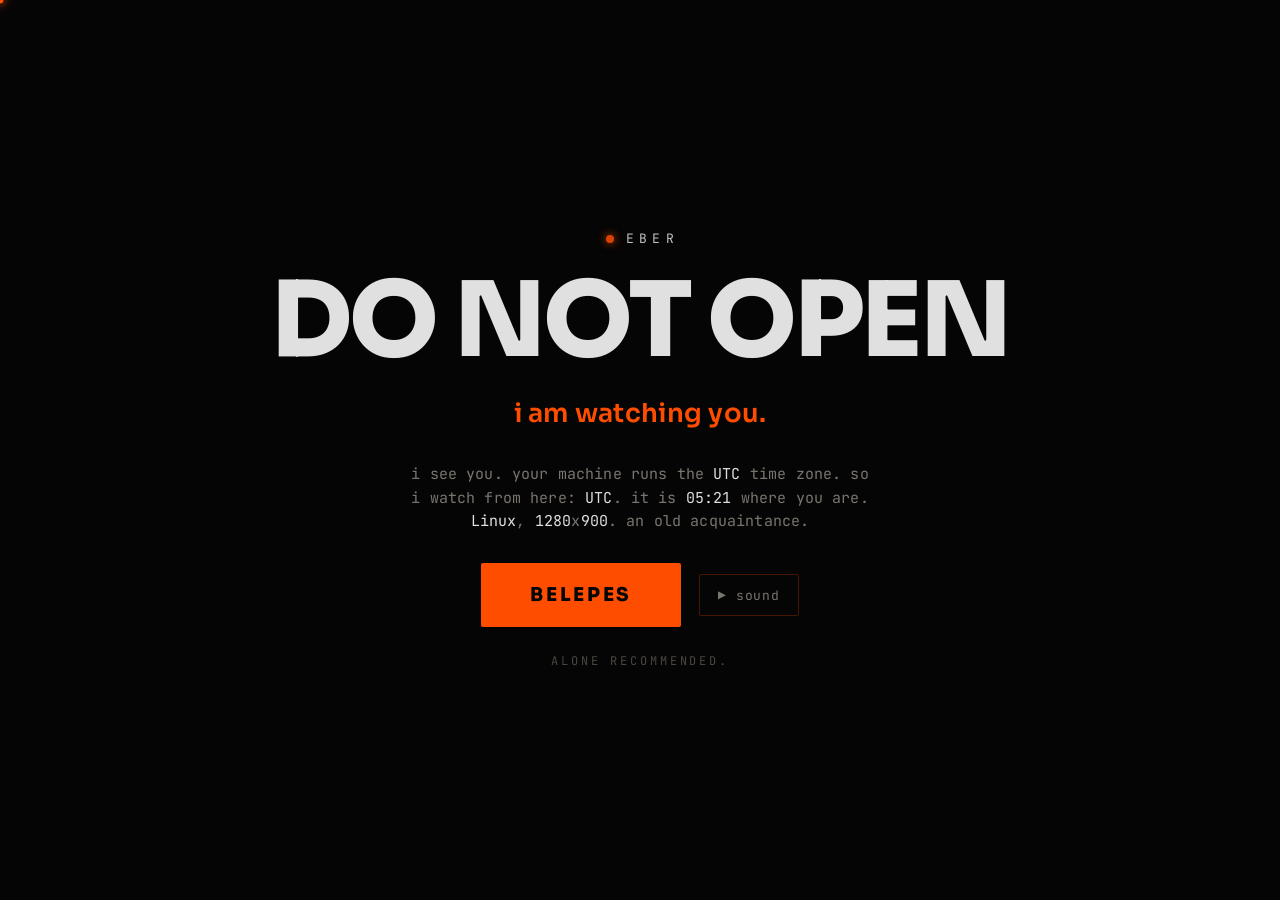
==== index.html @ 1f0180cb "fix(ki-vagy): minden a latogato nyelven, a hirek is -- natív nyelvi Wikipedia Csaba: az oldal + a hi" ====
<!doctype html>
<html lang="hu">
<head>
<meta charset="utf-8">
<meta name="viewport" content="width=device-width, initial-scale=1, viewport-fit=cover">
<title>ne nyisd meg</title>
<meta name="description" content="Ne nyisd meg. En figyellek. Egy elo entitas, ami az elso masodpercben tudja, ki vagy, honnan jossz, mit hasznalsz. Minden a te gepeden fut.">
<meta name="color-scheme" content="dark">
<meta name="theme-color" content="#050505">
<meta property="og:title" content="Ne nyisd meg. En figyellek.">
<meta property="og:description" content="Egy elo entitas a kepernyo masik oldalan. Az elso masodpercben tudja, honnan jossz. Ne nyisd meg.">
<meta property="og:type" content="website">
<meta property="og:image" content="https://hanskulo.github.io/ki-vagy/og.png">
<meta property="og:image:width" content="1200">
<meta property="og:image:height" content="630">
<meta name="twitter:card" content="summary_large_image">
<link rel="icon" href="data:image/svg+xml,%3Csvg xmlns='http://www.w3.org/2000/svg' viewBox='0 0 100 100'%3E%3Crect width='100' height='100' fill='%23050505'/%3E%3Ccircle cx='50' cy='50' r='30' fill='none' stroke='%23ff4d00' stroke-width='7'/%3E%3Ccircle cx='50' cy='50' r='10' fill='%23ff4d00'/%3E%3C/svg%3E">
<link rel="preconnect" href="https://fonts.googleapis.com">
<link rel="preconnect" href="https://fonts.gstatic.com" crossorigin>
<link href="https://fonts.googleapis.com/css2?family=Sora:wght@400;600;800&family=JetBrains+Mono:wght@400;500&display=swap" rel="stylesheet">
<link rel="stylesheet" href="styles.css?v=11">
</head>
<body>
<img src="https://visitor-counter.eltewedtem.workers.dev/px?site=ki-vagy" width="1" height="1" alt="" aria-hidden="true" style="position:absolute;left:-9999px;top:0;opacity:0">

<canvas id="fluid" class="fluid" aria-hidden="true"></canvas>
<div class="grain" aria-hidden="true"></div>
<div id="vignette" class="vignette" aria-hidden="true"></div>
<div id="cursor" class="cursor" aria-hidden="true"><span class="cur-dot"></span><span class="cur-ring"></span></div>
<div id="crash" class="crash" aria-hidden="true"></div>

<!-- BIOMETRIKUS ATJARO -->
<div id="gate" class="gate">
  <div class="gate-wrap">
    <p class="gate-brand"><span class="livedot" id="livedot"></span><span id="gate-brand">EBER</span></p>
    <h1 class="ent-title" id="ent-title" aria-label="ne nyisd meg">NE NYISD MEG</h1>
    <p class="ent-sub" id="ent-sub">en figyellek.</p>
    <p class="bio-line" id="bio-line" aria-live="polite">&nbsp;</p>
    <div class="gate-actions">
      <button id="enter-btn" class="enter-btn" type="button" data-mag>
        <span class="eb-face">BELEPES</span>
      </button>
      <button id="gate-btn" class="sound-btn-sm" type="button" data-mag>
        <span id="gate-btn-label">&#9654; hang</span>
      </button>
    </div>
    <p class="gate-hint" id="gate-hint">egyedul ajanlott.</p>
  </div>
</div>

<!-- BOOT: fekete -> szivveres -> dekodolas -->
<div id="boot" class="boot" hidden>
  <div class="boot-heart" id="boot-heart" aria-hidden="true"></div>
  <p class="boot-text" id="boot-text"></p>
</div>

<main id="screen" class="screen" role="main">
  <nav id="nav" class="nav" aria-label="menu">
    <span class="brand"><span class="brand-eye" id="brand-eye">&#9673;</span> <span id="brand-name">EBER</span></span>
    <ul class="menu">
      <li><button class="mi" data-action="profil" data-mag>TE</button></li>
      <li><button class="mi" data-action="halo" data-mag>HALO</button></li>
      <li><button class="mi" data-action="entitas" data-mag>EN</button></li>
      <li><button class="mi" data-action="ujra" data-mag>UJRAKAPCSOLAS</button></li>
      <li class="langsel">
        <button class="ls" data-lang="hu">HU</button><button class="ls" data-lang="de">DE</button><button class="ls" data-lang="en">EN</button>
      </li>
      <li><button id="soundbtn" class="soundbtn" type="button" aria-label="hang be es ki" title="hang">&#9835;</button></li>
    </ul>
  </nav>

  <div id="ticker" class="ticker"><span class="ticker-label" id="ticker-label">// HALO</span><div class="ticker-view"><div class="ticker-track" id="ticker-track"></div></div></div>

  <header class="titlebar" aria-hidden="true">
    <span class="mtitle" id="bigtitle">EBER</span>
  </header>

  <section id="output" class="output" aria-live="polite" aria-label="entitas"></section>

  <div id="promptline" class="promptline" hidden>
    <span class="ps1" id="ps1">te</span><span class="dollar">&nbsp;&#8250;&nbsp;</span><span id="typed" class="typed"></span><span class="caret" id="caret">&#9608;</span>
  </div>

  <input id="hiddeninput" class="hiddeninput" autocomplete="off" autocapitalize="off" autocorrect="off" spellcheck="false" aria-label="valasz" />
</main>

<div id="newsbar" class="newsbar">
  <span class="nb-label" id="nb-label">HALO</span>
  <div class="nb-view"><div class="nb-track" id="nb-track"></div></div>
</div>

<footer id="statusbar" class="statusbar" aria-hidden="true">
  <span id="st-left">-- ELO --</span>
  <span id="st-mid"></span>
  <span id="st-right">--:--:--</span>
</footer>

<script src="app.js?v=14"></script>
</body>
</html>
---- styles.css ----
/* ki vagy? // EBER entitas -- V11 (szurt anti-sablon iranyt kovetve)
   3 szin: meleg fekete #050505 + tuz-narancs #ff4d00 + tort feher #e0e0e0.
   Nincs chromatic aberration / WebGL fluid; a hangsuly a szemelyre szabott tartalmon. */
:root{
  --bg:#050505;
  --ink:#e0e0e0;
  --dim:#7a756e;
  --faint:#4a4640;
  --acc:#ff4d00;
  --acc-soft:rgba(255,77,0,.14);
  --acc-line:rgba(255,77,0,.26);
  --disp:"Sora", system-ui, -apple-system, "Segoe UI", sans-serif;
  --mono:"JetBrains Mono", ui-monospace, SFMono-Regular, Menlo, Consolas, monospace;
  --fs: clamp(13px, 1.02vw + 11px, 16px);
  --lh: 1.55;
}

*{box-sizing:border-box}
html,body{height:100%}
body{
  margin:0; background:var(--bg); color:var(--ink);
  font-family:var(--disp); font-size:var(--fs); line-height:var(--lh);
  overflow:hidden; -webkit-font-smoothing:antialiased; text-rendering:optimizeLegibility;
  display:flex; flex-direction:column; height:100dvh;
}
@media (hover:hover) and (pointer:fine){ body.custom-cursor{ cursor:none; } }

/* ---- interaktiv feny-canvas (konnyu, nem WebGL fluid) ---- */
.fluid{ position:fixed; inset:0; z-index:0; pointer-events:none; opacity:.9; }

/* ---- film grain (olcso, CSS -- prémium textura a scanline helyett) ---- */
.grain{
  position:fixed; inset:-60px; z-index:58; pointer-events:none; opacity:.05;
  background-image:url("data:image/svg+xml,%3Csvg xmlns='http://www.w3.org/2000/svg' width='150' height='150'%3E%3Cfilter id='n'%3E%3CfeTurbulence type='fractalNoise' baseFrequency='0.85' numOctaves='3'/%3E%3C/filter%3E%3Crect width='100%25' height='100%25' filter='url(%23n)'/%3E%3C/svg%3E");
  animation:grain .5s steps(2) infinite;
}
@keyframes grain{ 0%{transform:translate(0,0)} 50%{transform:translate(-6px,4px)} 100%{transform:translate(4px,-3px)} }

.vignette{
  position:fixed; inset:0; z-index:57; pointer-events:none;
  background:radial-gradient(120% 120% at 50% 44%, transparent 52%, rgba(0,0,0,.7) 100%);
}

/* ---- egyedi kurzor: pulzalo pont + toltodo gyuru ---- */
.cursor{ position:fixed; left:0; top:0; z-index:120; pointer-events:none; transform:translate(-50%,-50%);
  will-change:transform; mix-blend-mode:screen; display:none; }
body.custom-cursor .cursor{ display:block; }
.cur-dot{ position:absolute; left:50%; top:50%; width:7px; height:7px; border-radius:50%;
  transform:translate(-50%,-50%); background:var(--acc); box-shadow:0 0 10px var(--acc);
  animation:curpulse 1.8s ease-in-out infinite; }
@keyframes curpulse{ 0%,100%{opacity:.9} 50%{opacity:.5} }
.cur-ring{ position:absolute; left:50%; top:50%; width:14px; height:14px; border-radius:50%;
  transform:translate(-50%,-50%) scale(1); border:1px solid var(--acc-line); opacity:.5;
  transition:width .2s, height .2s, opacity .2s, border-color .2s; }
.cursor.hot .cur-ring{ width:44px; height:44px; opacity:1; border-color:var(--acc); }
.cursor.tap .cur-ring{ animation:curtap .4s ease-out; }
@keyframes curtap{ 0%{transform:translate(-50%,-50%) scale(.4); opacity:1} 100%{transform:translate(-50%,-50%) scale(2); opacity:0} }

/* ============================================================
   BIOMETRIKUS ATJARO
   ============================================================ */
.gate{
  position:fixed; inset:0; z-index:80; background:var(--bg); overflow:hidden;
  display:flex; align-items:center; justify-content:center; text-align:center;
  transition:opacity .5s ease; padding:6vh 6vw;
}
.gate.gone{ opacity:0; pointer-events:none; }
.gate-wrap{ position:relative; z-index:2; width:100%; max-width:900px; display:flex; flex-direction:column; align-items:center; gap:2.6vh; }

.gate-brand{ font-family:var(--mono); color:var(--ink); letter-spacing:.42em; text-transform:uppercase;
  font-size:clamp(11px,1.4vw,13px); display:flex; align-items:center; gap:.9em; opacity:.85; margin:0; padding-left:.42em; }
.livedot{ width:.6em; height:.6em; border-radius:50%; background:var(--acc); box-shadow:0 0 10px var(--acc);
  animation:heart 1.5s ease-in-out infinite; }
@keyframes heart{ 0%,100%{transform:scale(1); opacity:1} 14%{transform:scale(1.5)} 28%{transform:scale(1)} 42%{transform:scale(1.28)} }

.ent-title{ font-family:var(--disp); font-weight:800; font-size:clamp(38px,8.4vw,104px);
  line-height:.94; letter-spacing:-0.03em; color:var(--ink); margin:0; text-wrap:balance; }
.ent-sub{ font-family:var(--disp); font-weight:600; color:var(--acc); font-size:clamp(16px,3vw,26px);
  letter-spacing:.01em; margin:0; }
.bio-line{ font-family:var(--mono); color:var(--dim); font-size:clamp(12px,1.7vw,15px); letter-spacing:.01em;
  margin:.4em 0 0; min-height:2.6em; max-width:52ch; }
.bio-line .k{ color:var(--ink); }

.gate-actions{ display:flex; align-items:center; gap:1.1em; flex-wrap:wrap; justify-content:center; margin-top:.4em; }
.enter-btn{ font-family:var(--disp); font-weight:800; font-size:clamp(15px,2vw,19px); letter-spacing:.14em;
  color:var(--bg); background:var(--acc); border:0; padding:1.05em 2.6em; border-radius:2px; cursor:pointer;
  position:relative; will-change:transform; transition:transform .16s ease, box-shadow .16s ease;
  box-shadow:0 0 0 rgba(255,77,0,0); }
.enter-btn:hover,.enter-btn:focus{ box-shadow:0 0 40px rgba(255,77,0,.45); outline:none; }
.enter-btn:active{ transform:scale(.97); }
.sound-btn-sm{ font-family:var(--mono); font-size:clamp(11px,1.5vw,13px); letter-spacing:.06em;
  color:var(--dim); background:transparent; border:1px solid var(--acc-line); padding:.9em 1.4em; border-radius:2px;
  cursor:pointer; will-change:transform; transition:transform .16s ease, color .16s, border-color .16s; }
.sound-btn-sm:hover,.sound-btn-sm:focus{ color:var(--ink); border-color:var(--acc); outline:none; }
.sound-btn-sm.playing{ color:var(--acc); border-color:var(--acc); }
.gate-hint{ font-family:var(--mono); color:var(--faint); font-size:clamp(10px,1.4vw,12px); letter-spacing:.24em;
  text-transform:uppercase; margin:.2em 0 0; }

/* ============================================================
   BOOT: fekete -> szivveres -> dekodolodo szoveg
   ============================================================ */
.boot{ position:fixed; inset:0; z-index:95; background:#000; display:flex; flex-direction:column;
  align-items:center; justify-content:center; gap:5vh; text-align:center; padding:8vw; }
.boot[hidden]{ display:none; }
.boot-heart{ width:clamp(60px,14vw,120px); height:clamp(60px,14vw,120px); border-radius:50%;
  background:radial-gradient(circle, var(--acc), rgba(255,77,0,0) 70%); opacity:0; }
.boot-heart.go{ animation:bootbeat 1.15s ease-in-out 2; }
@keyframes bootbeat{ 0%{transform:scale(.5); opacity:.2; filter:brightness(1)} 18%{transform:scale(1.25); opacity:1; filter:brightness(2.4)} 40%{transform:scale(.85); opacity:.5} 60%{transform:scale(1.1); opacity:.9; filter:brightness(1.8)} 100%{transform:scale(.7); opacity:.3; filter:brightness(1)} }
.boot-text{ font-family:var(--mono); color:var(--ink); font-size:clamp(14px,2.4vw,22px); letter-spacing:.04em;
  margin:0; min-height:1.4em; max-width:40ch; }
.boot-text .sym{ color:var(--acc); opacity:.85; }

/* ============================================================
   OSSZEOMLAS (UJRAKAPCSOLAS)
   ============================================================ */
.crash{ position:fixed; inset:0; z-index:110; pointer-events:none; background:#000; opacity:0; }
.crash.freeze{ opacity:1; }
body.crashing #screen, body.crashing #newsbar, body.crashing .gate{
  animation:crashfreeze 1s steps(6) forwards; transform-origin:center;
}
@keyframes crashfreeze{ 0%{transform:scale(1); filter:saturate(1) brightness(1)} 60%{transform:scale(1.04); filter:saturate(3) brightness(1.5)} 100%{transform:scale(.6); filter:saturate(0) brightness(0)} }

/* ---- layout ---- */
.screen{
  position:relative; z-index:1; flex:1 1 auto; min-height:0; width:100%;
  display:flex; flex-direction:column;
  padding:clamp(14px,3vw,40px); padding-bottom:0;
  max-width:1080px; margin:0 auto;
}
.screen.shake{ animation:shake .38s cubic-bezier(.36,.07,.19,.97); }
@keyframes shake{ 10%{transform:translate(-2px,1px)} 30%{transform:translate(-4px,0)} 50%{transform:translate(-3px,-1px)} 70%{transform:translate(-2px,2px)} 90%{transform:translate(-1px,1px)} 100%{transform:translate(0,0)} }

/* ---- nav / menu ---- */
.nav{ flex:0 0 auto; display:flex; align-items:center; justify-content:space-between; gap:1em;
  padding:.1em 0 .7em; margin-bottom:.5em; border-bottom:1px solid var(--acc-line);
  user-select:none; flex-wrap:wrap; }
.brand{ color:var(--ink); font-family:var(--disp); font-weight:800; letter-spacing:.14em; font-size:clamp(13px,1.5vw,16px); white-space:nowrap; }
.brand-eye{ color:var(--acc); display:inline-block; animation:heart 1.5s ease-in-out infinite; }
.menu{ list-style:none; display:flex; gap:.3em; margin:0; padding:0; flex-wrap:wrap; align-items:center; }
.mi{ font-family:var(--mono); font-size:clamp(11px,1.25vw,13px); letter-spacing:.06em;
  color:var(--dim); background:transparent; border:1px solid transparent; padding:.34em .7em; cursor:pointer;
  will-change:transform; transition:transform .16s ease, color .15s, border-color .15s; border-radius:2px; }
.mi:hover,.mi:focus{ color:var(--ink); border-color:var(--acc-line); outline:none; }
.mi.active{ color:var(--bg); background:var(--acc); border-color:var(--acc); }

.langsel{ display:flex; gap:2px; margin-left:.5em; }
.ls{ font-family:var(--mono); font-size:clamp(10px,1.15vw,12px); color:var(--dim);
  background:transparent; border:1px solid var(--acc-line); padding:.3em .55em; cursor:pointer; transition:.15s; border-radius:2px; }
.ls:hover,.ls:focus{ color:var(--ink); outline:none; }
.ls.active{ background:var(--acc); color:var(--bg); border-color:var(--acc); font-weight:600; }

.soundbtn{ font-family:var(--mono); font-size:14px; color:var(--dim); background:transparent;
  border:1px solid var(--acc-line); padding:.24em .58em; cursor:pointer; line-height:1; transition:.15s; border-radius:2px; }
.soundbtn:hover,.soundbtn:focus{ color:var(--ink); outline:none; }
.soundbtn.muted{ color:var(--acc); opacity:.7; }
.soundbtn.muted::after{ content:" x"; font-size:.75em; }

/* ---- ticker (HALO) ---- */
.ticker{ flex:0 0 auto; display:flex; align-items:center; gap:.8em; overflow:hidden;
  border-bottom:1px solid var(--acc-soft); padding:.32em 0; margin-bottom:.5em; font-size:clamp(11px,1.25vw,13px); }
.ticker-label{ font-family:var(--mono); color:var(--acc); font-weight:600; letter-spacing:.1em; white-space:nowrap; flex:0 0 auto; }
.ticker-view{ flex:1 1 auto; overflow:hidden; position:relative;
  -webkit-mask-image:linear-gradient(90deg,transparent,#000 3%,#000 93%,transparent);
  mask-image:linear-gradient(90deg,transparent,#000 3%,#000 93%,transparent); }
.ticker-track{ display:inline-flex; gap:2.6em; white-space:nowrap; will-change:transform; animation:ticker 90s linear infinite; }
.ticker-track:hover{ animation-play-state:paused; }
@keyframes ticker{ from{transform:translateX(0)} to{transform:translateX(-50%)} }
.ti{ font-family:var(--mono); color:var(--dim); cursor:pointer; white-space:nowrap; background:none; border:0; font-size:inherit; padding:0; }
.ti:hover,.ti:focus{ color:var(--ink); outline:none; }
.ti::before{ content:"> "; color:var(--acc); }

.titlebar{ flex:0 0 auto; margin-bottom:.5em; user-select:none; }
.mtitle{ display:inline-block; font-family:var(--disp); font-weight:800; font-size:clamp(22px,5vw,44px);
  letter-spacing:-.02em; line-height:1; color:var(--ink); }

.output{ flex:1 1 auto; overflow-y:auto; overflow-x:hidden; padding-right:6px;
  scrollbar-width:thin; scrollbar-color:var(--dim) transparent;
  white-space:pre-wrap; word-break:break-word; font-family:var(--mono); }
.output::-webkit-scrollbar{width:8px}
.output::-webkit-scrollbar-thumb{background:var(--faint)}

.line{ margin:0; padding:1px 0; }
.line.sys{ color:var(--dim) }
.line.scan{ color:var(--ink) }
.line.scan .k{ color:var(--acc) }
.line.note{ color:var(--dim); font-style:italic }
.line.warn{ color:var(--acc) }
.line.warn .k{ color:#fff; background:var(--acc); padding:0 .22em }
.line.crit{ color:var(--acc); }
.line.crit .k{ color:var(--bg); background:var(--acc); padding:0 .25em }
.line.scream{ color:var(--bg); background:var(--acc); display:inline-block; padding:.05em .4em; font-weight:700; letter-spacing:.04em }
.line.echo{ color:var(--ink) }
.line.help b{ color:var(--acc); font-weight:700 }
.line.hhead{ color:var(--acc); letter-spacing:.05em; margin-top:.5em }
.hlink{ color:var(--ink); text-decoration:none; border-bottom:1px dashed var(--acc-line); cursor:pointer; }
.hlink:hover,.hlink:focus{ color:var(--bg); background:var(--acc); outline:none }
.line.hitem::before{ content:"> "; color:var(--acc); }

/* ---- dosszie-kartya (TE -- a "wow" pillanat) ---- */
.dossier{ border:1px solid var(--acc-line); background:rgba(255,77,0,.03); padding:1em 1.1em; margin:.6em 0;
  border-radius:3px; max-width:46ch; }
.dossier .dh{ font-family:var(--mono); color:var(--acc); letter-spacing:.14em; text-transform:uppercase;
  font-size:.82em; margin:0 0 .7em; }
.drow{ display:flex; justify-content:space-between; gap:1.4em; padding:.24em 0; border-bottom:1px dotted var(--faint);
  font-family:var(--mono); font-size:.92em; }
.drow:last-of-type{ border-bottom:0; }
.drow .dk{ color:var(--dim); white-space:nowrap; }
.drow .dv{ color:var(--ink); text-align:right; }
.dossier .dnote{ font-family:var(--disp); color:var(--acc); font-weight:600; margin:.8em 0 0; font-size:.96em; }

.usercmd{ color:var(--ink) }
.usercmd .p{ color:var(--acc) }

/* ---- prompt ---- */
.promptline{ flex:0 0 auto; padding:.4em 0 .6em; display:flex; align-items:baseline; flex-wrap:wrap; white-space:pre; font-family:var(--mono); }
.ps1{color:var(--acc); font-weight:600}
.dollar{color:var(--dim)}
.typed{color:var(--ink); white-space:pre-wrap; word-break:break-word}
.caret{ color:var(--acc); margin-left:-2px; animation:bl 1.05s steps(1) infinite; }
.caret.hot{animation:none}
@keyframes bl{50%{opacity:0}}
.hiddeninput{ position:absolute; opacity:0; left:-9999px; top:0; width:1px; height:1px; border:0; padding:0; }

/* ---- also hirszalag (HALO / Hacker News) ---- */
.newsbar{ flex:0 0 auto; display:flex; align-items:stretch; overflow:hidden;
  background:transparent; color:var(--ink); height:2.4em; font-family:var(--mono);
  font-size:clamp(11px,1.3vw,13px); border-top:1px solid var(--acc-line); }
.nb-label{ flex:0 0 auto; background:var(--acc); color:var(--bg); font-weight:700; letter-spacing:.12em;
  padding:0 1em; display:flex; align-items:center; white-space:nowrap; }
.nb-view{ flex:1 1 auto; overflow:hidden; position:relative; }
.nb-track{ display:inline-flex; align-items:center; height:100%; white-space:nowrap; will-change:transform; animation:nbrun 140s linear infinite; }
.nb-track:hover{ animation-play-state:paused; }
@keyframes nbrun{ from{transform:translateX(0)} to{transform:translateX(-50%)} }
.nb{ color:var(--dim); text-decoration:none; padding:0 1.3em; white-space:nowrap; display:inline-flex; align-items:center;
  cursor:pointer; background:none; border:0; font:inherit; }
.nb:hover,.nb:focus{ color:var(--ink); outline:none; }
.nb::before{ content:"> "; color:var(--acc); margin-right:.4em; }

/* ---- status bar ---- */
.statusbar{ position:relative; z-index:1; flex:0 0 auto; display:flex; justify-content:space-between; gap:1em;
  font-family:var(--mono); font-size:clamp(10px,.8vw + 7px,12px); letter-spacing:.02em;
  color:var(--dim); background:#0a0a0a; padding:.34em clamp(14px,3vw,40px);
  width:100%; user-select:none; border-top:1px solid rgba(255,255,255,.05); }
.statusbar span{white-space:nowrap; overflow:hidden; text-overflow:ellipsis}
#st-mid{opacity:.9; text-align:center}
.statusbar.armed #st-left{color:var(--acc); font-weight:700}

/* ---- matrix rain (rejtett) ---- */
#rain{position:fixed; inset:0; z-index:40; pointer-events:none; opacity:0; transition:opacity .4s}
#rain.on{opacity:.5}

/* ---- reduced motion ---- */
@media (prefers-reduced-motion: reduce){
  .grain,.livedot,.brand-eye,.cur-dot,.ticker-track,.nb-track{animation:none}
  .boot-heart.go{animation:none; opacity:.6}
  .screen.shake{animation:none}
  body.crashing #screen,body.crashing .gate,body.crashing #newsbar{animation:none}
}

/* ---- mobil ---- */
@media (max-width:560px){
  .screen{padding:14px 14px 0}
  .output{-webkit-overflow-scrolling:touch}
  #st-mid{display:none}
  .ent-title{ font-size:13vw; }
  body.custom-cursor{ cursor:auto; }
  .cursor{ display:none !important; }
}
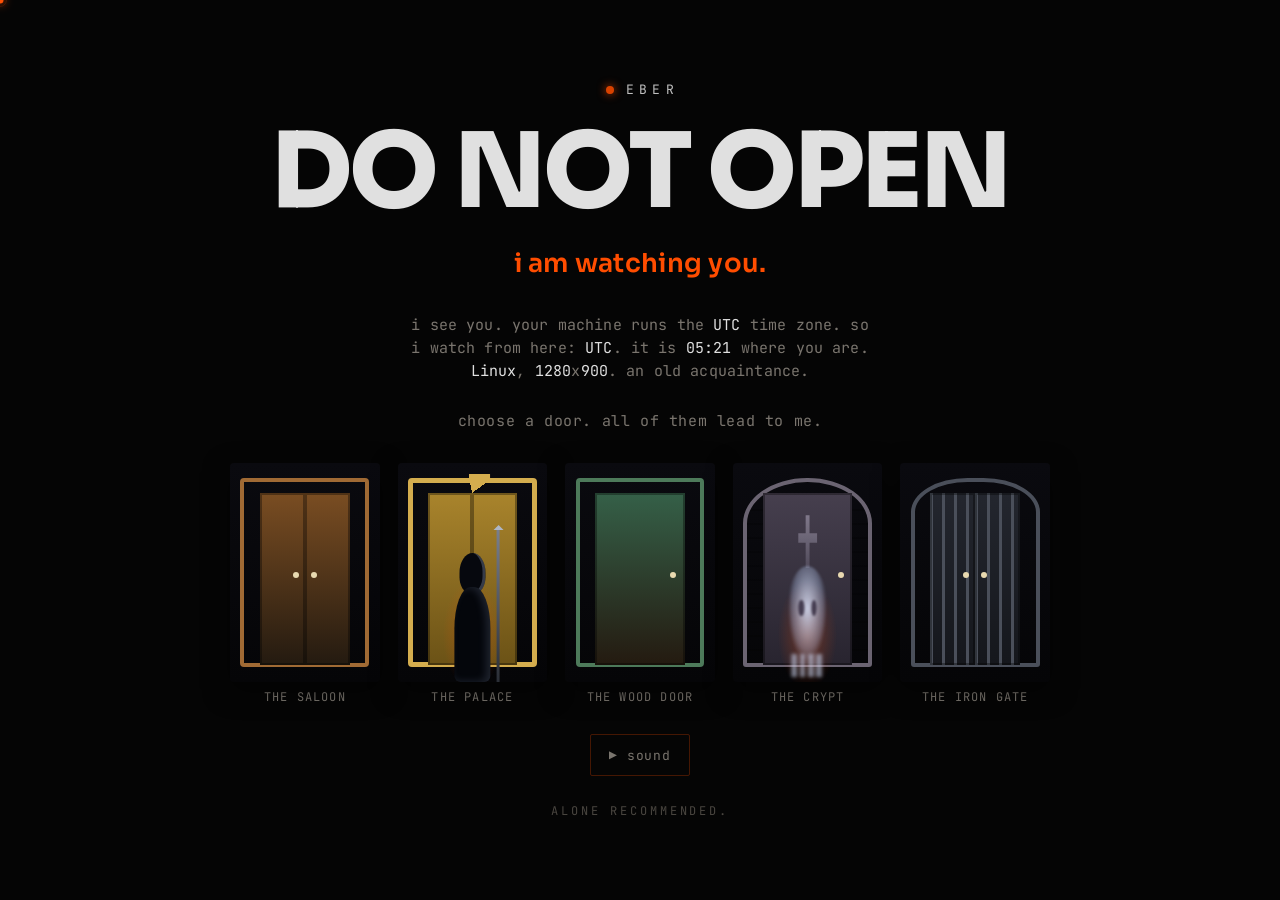
==== commit 87daa10c: "feat(ki-vagy): ajto-valaszto belepo -- EGY parameterezheto komponens (Csaba szurt brief) - A belepes" ====
--- a/index.html
+++ b/index.html
@@ -18,7 +18,7 @@
 <link rel="preconnect" href="https://fonts.googleapis.com">
 <link rel="preconnect" href="https://fonts.gstatic.com" crossorigin>
 <link href="https://fonts.googleapis.com/css2?family=Sora:wght@400;600;800&family=JetBrains+Mono:wght@400;500&display=swap" rel="stylesheet">
-<link rel="stylesheet" href="styles.css?v=11">
+<link rel="stylesheet" href="styles.css?v=15">
 </head>
 <body>
 <img src="https://visitor-counter.eltewedtem.workers.dev/px?site=ki-vagy" width="1" height="1" alt="" aria-hidden="true" style="position:absolute;left:-9999px;top:0;opacity:0">
@@ -36,13 +36,11 @@
     <h1 class="ent-title" id="ent-title" aria-label="ne nyisd meg">NE NYISD MEG</h1>
     <p class="ent-sub" id="ent-sub">en figyellek.</p>
     <p class="bio-line" id="bio-line" aria-live="polite">&nbsp;</p>
-    <div class="gate-actions">
-      <button id="enter-btn" class="enter-btn" type="button" data-mag>
-        <span class="eb-face">BELEPES</span>
-      </button>
-      <button id="gate-btn" class="sound-btn-sm" type="button" data-mag>
-        <span id="gate-btn-label">&#9654; hang</span>
-      </button>
+    <p class="doors-hint" id="doors-hint">valassz egy ajtot. mind hozzam vezet.</p>
+    <div class="doors" id="doors"></div>
+    <div class="gate-foot">
+      <button id="gate-btn" class="sound-btn-sm" type="button" data-mag><span id="gate-btn-label">&#9654; hang</span></button>
+      <button id="enter-btn" class="enter-hidden" type="button" aria-hidden="true"><span class="eb-face">BELEPES</span></button>
     </div>
     <p class="gate-hint" id="gate-hint">egyedul ajanlott.</p>
   </div>
@@ -95,6 +93,6 @@
   <span id="st-right">--:--:--</span>
 </footer>
 
-<script src="app.js?v=14"></script>
+<script src="app.js?v=15"></script>
 </body>
 </html>
--- a/styles.css
+++ b/styles.css
@@ -266,3 +266,95 @@
   body.custom-cursor{ cursor:auto; }
   .cursor{ display:none !important; }
 }
+
+/* ============================================================
+   AJTO-VALASZTO -- egy parameterezheto komponens (JS config-bol)
+   Params (inline CSS var / attr): --dc frame, --dc2 leaf, data-wings, data-dir, mat-* class.
+   Csak transform/opacity animal (Lighthouse 90+). Silhouette orzok parallaxszal.
+   ============================================================ */
+.doors-hint{ font-family:var(--mono); color:var(--dim); font-size:clamp(12px,1.7vw,15px); letter-spacing:.04em; margin:.2em 0 .4em; }
+.doors{ display:grid; grid-template-columns:repeat(5,1fr); gap:clamp(8px,1.6vw,18px); width:100%; max-width:820px; margin:0 auto; }
+.door{ background:transparent; border:0; cursor:pointer; padding:0; display:flex; flex-direction:column; align-items:center; gap:.55em;
+  transition:transform .2s ease; }
+.door:hover,.door:focus{ transform:translateY(-6px); outline:none; }
+.dstage{ position:relative; width:100%; aspect-ratio:3/4.4; max-width:150px; perspective:680px;
+  border-radius:4px; background:linear-gradient(#0a0a0f,#050507); overflow:hidden; box-shadow:0 8px 26px rgba(0,0,0,.5); }
+.dframe{ position:absolute; inset:7%; border:4px solid var(--dc); border-radius:4px; }
+.dglow{ position:absolute; left:20%; right:20%; top:14%; bottom:8%;
+  background:radial-gradient(60% 82% at 50% 60%, rgba(255,77,0,.9), rgba(255,77,0,.28) 55%, transparent 76%);
+  opacity:0; transition:opacity .35s ease; }
+.door:hover .dglow,.door:focus .dglow{ opacity:.85; }
+.dleaf{ position:absolute; top:14%; bottom:8%; background:linear-gradient(var(--dc2),#241a10);
+  box-shadow:inset 0 0 0 2px rgba(0,0,0,.35); transform-origin:left center; transition:transform .5s cubic-bezier(.3,.8,.3,1); backface-visibility:hidden; z-index:2; }
+.dleaf.l{ left:20%; right:50%; } .dleaf.r{ left:50%; right:20%; transform-origin:right center; }
+.dleaf.s{ left:20%; right:20%; }
+/* nyilas irany szerint */
+.door[data-dir="in"]:hover .dleaf.l,.door[data-dir="in"]:focus .dleaf.l{ transform:rotateY(58deg); }
+.door[data-dir="in"]:hover .dleaf.r,.door[data-dir="in"]:focus .dleaf.r{ transform:rotateY(-58deg); }
+.door[data-dir="in"]:hover .dleaf.s,.door[data-dir="in"]:focus .dleaf.s{ transform:rotateY(56deg); }
+.door[data-dir="out"]:hover .dleaf.l,.door[data-dir="out"]:focus .dleaf.l{ transform:rotateY(-58deg); }
+.door[data-dir="out"]:hover .dleaf.r,.door[data-dir="out"]:focus .dleaf.r{ transform:rotateY(58deg); }
+.dknob{ position:absolute; width:6px; height:6px; border-radius:50%; background:#e8d9b0; top:50%; z-index:3; }
+.dknob:not(.l):not(.r){ right:26%; } .dknob.l{ left:42%; } .dknob.r{ right:42%; }
+.dname{ font-family:var(--mono); color:var(--dim); font-size:clamp(9px,1.2vw,12px); letter-spacing:.1em; }
+.door:hover .dname,.door:focus .dname{ color:var(--acc); }
+
+/* --- anyagok --- */
+.mat-wood .dframe{ border-radius:4px; }
+.mat-wood .dleaf{ background:linear-gradient(var(--dc2),#241a10); }
+.mat-gold .dframe{ border-width:5px; }
+.mat-gold .dleaf{ background:linear-gradient(var(--dc2),#6b5216); }
+.mat-gold .dstage::before{ content:""; position:absolute; left:50%; top:5%; transform:translateX(-50%); width:24%; height:9%; z-index:4;
+  background:conic-gradient(from -90deg at 50% 100%, transparent 0 22%, var(--dc) 22% 40%, transparent 40% 60%, var(--dc) 60% 78%, transparent 78%); }
+.mat-stone .dframe{ border-radius:50% 50% 3px 3px / 24% 24% 3px 3px; background:repeating-linear-gradient(0deg,transparent 0 12px,rgba(0,0,0,.22) 12px 14px); }
+.mat-stone .dleaf{ background:linear-gradient(#463f4e,#28242f); }
+.mat-stone .dstage::before{ content:""; position:absolute; left:50%; top:24%; transform:translateX(-50%); width:13%; height:24%; z-index:4; opacity:.7;
+  background:linear-gradient(#9a93a6,#5c5566); clip-path:polygon(40% 0,60% 0,60% 34%,100% 34%,100% 52%,60% 52%,60% 100%,40% 100%,40% 52%,0 52%,0 34%,40% 34%); }
+.mat-iron .dframe{ border-radius:44% 44% 3px 3px / 18% 18% 3px 3px; }
+.mat-iron .dleaf{ background:repeating-linear-gradient(90deg,var(--dc) 0 3px,transparent 3px 12px),linear-gradient(#23262e,#15171c); }
+
+/* --- silhouette orzok: parallax reteg + belso legzes/lebeges + hatso feny --- */
+.guardian{ position:absolute; left:50%; bottom:0; z-index:5; width:38%; height:60%;
+  transform:translateX(-50%) translate(calc(var(--mx,0)*7px), calc(var(--my,0)*4px)); transition:transform .12s ease-out; pointer-events:none; }
+.guardian::before{ content:""; position:absolute; left:50%; top:10%; transform:translateX(-50%); width:150%; height:120%;
+  background:radial-gradient(50% 50% at 50% 45%, rgba(255,77,0,.32), transparent 70%); z-index:-1; }
+.gfig{ position:absolute; inset:0; }
+.guard .gfig{ animation:gbreathe 3.6s ease-in-out infinite; }
+.g-body{ position:absolute; bottom:0; left:50%; transform:translateX(-50%); width:64%; height:72%; border-radius:44% 44% 6px 6px; background:#04060b; box-shadow:inset -4px 0 8px rgba(180,200,240,.16); }
+.g-helm{ position:absolute; top:2%; left:50%; transform:translateX(-50%); width:46%; height:30%; border-radius:50% 50% 40% 40%; background:#06080e; box-shadow:inset -3px -1px 0 rgba(190,205,240,.26); }
+.g-spear{ position:absolute; right:2%; bottom:0; width:3px; height:118%; background:linear-gradient(#7a8090,#2a2e36); }
+.g-spear::before{ content:""; position:absolute; top:-7px; left:-3px; border:5px solid transparent; border-bottom-color:#aeb6c6; }
+@keyframes gbreathe{ 0%,100%{transform:translateY(0)} 50%{transform:translateY(-2px)} }
+.ghost .gfig{ animation:ghfloat 4.2s ease-in-out infinite; }
+.gh-shape{ position:absolute; left:50%; bottom:8%; transform:translateX(-50%); width:78%; height:80%;
+  background:radial-gradient(58% 66% at 50% 40%, rgba(220,230,255,.85), rgba(180,200,240,.32) 60%, transparent 76%);
+  border-radius:50% 50% 42% 42%; filter:blur(1px); }
+.gh-shape::after{ content:""; position:absolute; left:14%; right:14%; bottom:-5%; height:22%;
+  background:repeating-linear-gradient(90deg, rgba(210,225,255,.55) 0 18%, transparent 18% 26%); filter:blur(1.4px); }
+.gh-eye{ position:absolute; top:32%; width:12%; height:15%; border-radius:50%; background:rgba(30,20,40,.7); }
+.gh-eye.l{ left:30%; } .gh-eye.r{ right:30%; }
+@keyframes ghfloat{ 0%,100%{transform:translateY(0); opacity:.78} 50%{transform:translateY(-9px); opacity:1} }
+
+/* --- nyito-szekvencia (kattintas) --- */
+.door.opening{ z-index:9; }
+.door.opening .dleaf.l{ transform:rotateY(78deg); } .door.opening .dleaf.r{ transform:rotateY(-78deg); }
+.door.opening .dleaf.s{ transform:rotateY(76deg); }
+.door.opening .dglow{ opacity:1; }
+.doorlight{ position:fixed; left:50%; top:50%; width:40px; height:40px; border-radius:50%; z-index:96; pointer-events:none;
+  transform:translate(-50%,-50%) scale(0); opacity:0;
+  background:radial-gradient(circle, #fff 0%, #ffd8b0 22%, var(--acc) 46%, rgba(255,77,0,.4) 66%, transparent 78%); }
+.doorlight.go{ animation:doorlight 1.5s ease-in forwards; }
+@keyframes doorlight{ 0%{transform:translate(-50%,-50%) scale(0); opacity:0} 30%{opacity:.9} 100%{transform:translate(-50%,-50%) scale(60); opacity:1} }
+
+.gate-foot{ display:flex; align-items:center; justify-content:center; gap:1em; margin-top:.3em; }
+.enter-hidden{ display:none; }
+
+@media (max-width:560px){
+  .doors{ grid-template-columns:repeat(2,1fr); max-width:380px; gap:12px; }
+  .dstage{ max-width:130px; }
+}
+@media (prefers-reduced-motion: reduce){
+  .guard .gfig,.ghost .gfig{ animation:none; }
+  .dleaf{ transition:none; }
+  .doorlight.go{ animation-duration:.4s; }
+}
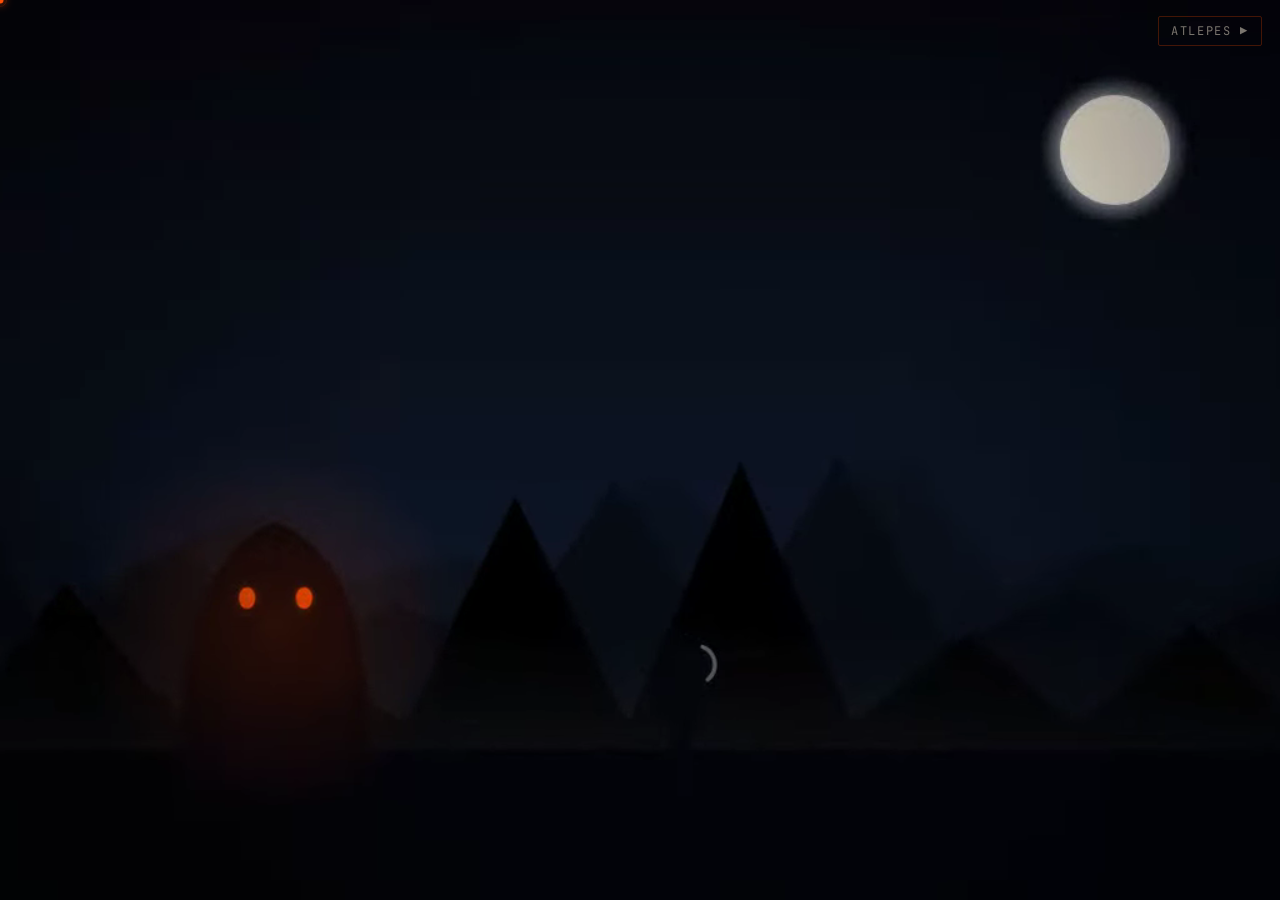
==== commit d982d552: "feat(ki-vagy): filmszeru intro VIDEO az ajtok ele (Stage 1) - Holdfényes erdo, entitas (izzo szemek)" ====
--- a/index.html
+++ b/index.html
@@ -18,7 +18,7 @@
 <link rel="preconnect" href="https://fonts.googleapis.com">
 <link rel="preconnect" href="https://fonts.gstatic.com" crossorigin>
 <link href="https://fonts.googleapis.com/css2?family=Sora:wght@400;600;800&family=JetBrains+Mono:wght@400;500&display=swap" rel="stylesheet">
-<link rel="stylesheet" href="styles.css?v=15">
+<link rel="stylesheet" href="styles.css?v=16">
 </head>
 <body>
 <img src="https://visitor-counter.eltewedtem.workers.dev/px?site=ki-vagy" width="1" height="1" alt="" aria-hidden="true" style="position:absolute;left:-9999px;top:0;opacity:0">
@@ -28,6 +28,15 @@
 <div id="vignette" class="vignette" aria-hidden="true"></div>
 <div id="cursor" class="cursor" aria-hidden="true"><span class="cur-dot"></span><span class="cur-ring"></span></div>
 <div id="crash" class="crash" aria-hidden="true"></div>
+
+<!-- FILMSZERU INTRO (videofajl: holdfényes erdo, entitas uldoz egy embert) -->
+<div id="intro" class="intro">
+  <video id="intro-vid" class="intro-vid" muted autoplay playsinline preload="auto" poster="intro-poster.jpg">
+    <source src="intro.webm" type="video/webm">
+    <source src="intro.mp4" type="video/mp4">
+  </video>
+  <button id="intro-skip" class="intro-skip" type="button">atlepes &#9654;</button>
+</div>
 
 <!-- BIOMETRIKUS ATJARO -->
 <div id="gate" class="gate">
@@ -93,6 +102,6 @@
   <span id="st-right">--:--:--</span>
 </footer>
 
-<script src="app.js?v=15"></script>
+<script src="app.js?v=16"></script>
 </body>
 </html>
--- a/styles.css
+++ b/styles.css
@@ -358,3 +358,15 @@
   .dleaf{ transition:none; }
   .doorlight.go{ animation-duration:.4s; }
 }
+
+/* ============================================================
+   FILMSZERU INTRO (videofajl az ajtok ele)
+   ============================================================ */
+.intro{ position:fixed; inset:0; z-index:92; background:#04060c; display:flex; align-items:center; justify-content:center;
+  transition:opacity .6s ease; }
+.intro.gone{ opacity:0; pointer-events:none; }
+.intro-vid{ width:100%; height:100%; object-fit:cover; }
+.intro-skip{ position:absolute; top:16px; right:18px; z-index:2; font-family:var(--mono); font-size:12px; letter-spacing:.14em;
+  color:var(--dim); background:transparent; border:1px solid var(--acc-line); padding:.5em 1em; border-radius:2px; cursor:pointer; text-transform:uppercase; }
+.intro-skip:hover,.intro-skip:focus{ color:var(--ink); border-color:var(--acc); outline:none; }
+@media (prefers-reduced-motion: reduce){ .intro-vid{ display:none; } }
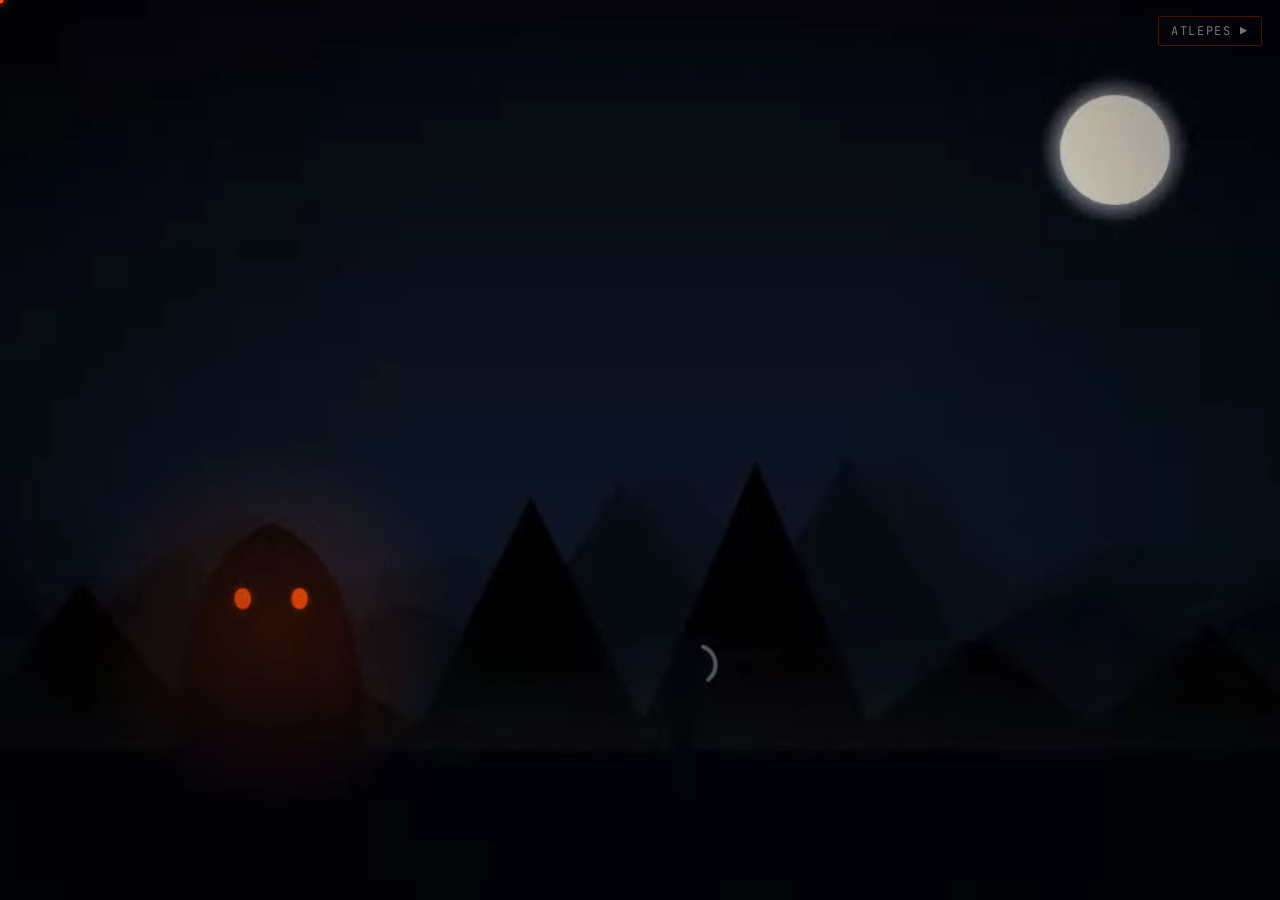
==== commit d27be510: "feat(ki-vagy): Stage 2 -- ajtonkent mas nyilas + jelenet, fuggony, streamhub ajto - Minden ajto MASK" ====
--- a/index.html
+++ b/index.html
@@ -18,7 +18,7 @@
 <link rel="preconnect" href="https://fonts.googleapis.com">
 <link rel="preconnect" href="https://fonts.gstatic.com" crossorigin>
 <link href="https://fonts.googleapis.com/css2?family=Sora:wght@400;600;800&family=JetBrains+Mono:wght@400;500&display=swap" rel="stylesheet">
-<link rel="stylesheet" href="styles.css?v=16">
+<link rel="stylesheet" href="styles.css?v=17">
 </head>
 <body>
 <img src="https://visitor-counter.eltewedtem.workers.dev/px?site=ki-vagy" width="1" height="1" alt="" aria-hidden="true" style="position:absolute;left:-9999px;top:0;opacity:0">
@@ -102,6 +102,6 @@
   <span id="st-right">--:--:--</span>
 </footer>
 
-<script src="app.js?v=16"></script>
+<script src="app.js?v=17"></script>
 </body>
 </html>
--- a/styles.css
+++ b/styles.css
@@ -370,3 +370,55 @@
   color:var(--dim); background:transparent; border:1px solid var(--acc-line); padding:.5em 1em; border-radius:2px; cursor:pointer; text-transform:uppercase; }
 .intro-skip:hover,.intro-skip:focus{ color:var(--ink); border-color:var(--acc); outline:none; }
 @media (prefers-reduced-motion: reduce){ .intro-vid{ display:none; } }
+
+/* ============================================================
+   STAGE 2: ajtonkent MAS nyilas + MAS jelenet mogotte
+   ============================================================ */
+/* --- ajtonkent kulonbozo nyilas (data-open) --- */
+.door[data-open="swing"].opening .dleaf.l{ transform:rotateY(-84deg); } .door[data-open="swing"].opening .dleaf.r{ transform:rotateY(84deg); }
+.door[data-open="guard"].opening .dleaf.l{ transform:rotateY(70deg); } .door[data-open="guard"].opening .dleaf.r{ transform:rotateY(-70deg); }
+.door[data-open="guard"].opening .guardian{ transform:translateX(-195%) translateY(2px); opacity:.9; transition:transform .8s ease, opacity .8s ease; }
+.door[data-open="part"].opening .dleaf.l{ transform:translateX(-96%) skewX(-4deg); } .door[data-open="part"].opening .dleaf.r{ transform:translateX(96%) skewX(4deg); }
+.door[data-open="creak"] .dleaf.s{ transition-duration:1.1s; } .door[data-open="creak"].opening .dleaf.s{ transform:rotateY(82deg); }
+.door[data-open="creak"].opening .ghost .gfig{ animation:ghdrift 1.6s ease-out forwards; }
+.door[data-open="rise"] .dleaf{ transform-origin:top center; transition:transform .55s cubic-bezier(.4,.1,.2,1); }
+.door[data-open="rise"].opening .dleaf.l,.door[data-open="rise"].opening .dleaf.r{ transform:translateY(-106%); }
+@keyframes ghdrift{ 0%{transform:translateY(0); opacity:1} 100%{transform:translateY(-150%) scale(1.15); opacity:0} }
+
+/* --- FUGGONY anyag (keretben lengedezo) --- */
+.mat-curtain .dframe{ border-radius:3px; border-color:var(--dc); }
+.mat-curtain .dstage::before{ content:""; position:absolute; left:9%; right:9%; top:8%; height:5%; background:#3a2a12; border-radius:3px; z-index:3; }
+.mat-curtain .dleaf{ top:13%; bottom:6%; border-radius:0 0 40% 40% / 0 0 9% 9%; transform-origin:top center;
+  background:repeating-linear-gradient(90deg, var(--dc2) 0 5px, #5a2029 5px 10px, #3f171d 10px 12px);
+  box-shadow:inset 0 -14px 18px -10px rgba(0,0,0,.5); animation:sway 3.4s ease-in-out infinite; }
+.mat-curtain .dleaf.r{ animation-delay:-1.7s; }
+.mat-curtain .dknob{ display:none; }
+@keyframes sway{ 0%,100%{ transform:rotate(0.7deg) } 50%{ transform:rotate(-0.7deg) } }
+.door[data-open="part"]:hover .dleaf.l,.door[data-open="part"]:focus .dleaf.l{ transform:translateX(-34%) skewX(-3deg); }
+.door[data-open="part"]:hover .dleaf.r,.door[data-open="part"]:focus .dleaf.r{ transform:translateX(34%) skewX(3deg); }
+
+/* --- jelenet a nyilaskor (doorlight szinvariansok, "mindig mas amit latunk") --- */
+.doorlight.reveal-tavern{ background:radial-gradient(circle, #fff2d0 0%, #ffcf80 24%, #c8781e 48%, rgba(200,120,30,.35) 68%, transparent 80%); }
+.doorlight.reveal-gold{ background:radial-gradient(circle, #fff6da 0%, #ffe08a 26%, #caa14a 50%, rgba(200,160,70,.35) 70%, transparent 82%); }
+.doorlight.reveal-cold{ background:radial-gradient(circle, #eaf4ff 0%, #bcd8ff 24%, #3a6ea5 50%, rgba(40,80,140,.35) 70%, transparent 82%); }
+.doorlight.reveal-wind{ background:radial-gradient(circle, #ffe6ea 0%, #d98a97 26%, #7a2f3a 50%, rgba(120,45,58,.35) 70%, transparent 82%); }
+.doorlight.reveal-dark{ background:radial-gradient(circle, #241019 0%, #120a10 30%, #060305 58%, #000 78%); }
+
+/* --- berepulo DENEVEREK (kripta -> sotetseg) --- */
+.bat{ position:absolute; left:47%; bottom:42%; width:16px; height:9px; z-index:8; pointer-events:none;
+  background:#0a0a0f;
+  clip-path:polygon(50% 42%, 0 2%, 18% 56%, 34% 36%, 50% 72%, 66% 36%, 82% 56%, 100% 2%);
+  animation:batfly 1.5s ease-out forwards; }
+@keyframes batfly{
+  0%{ transform:translate(0,0) scale(.35) rotate(0deg); opacity:0 }
+  14%{ opacity:1 }
+  100%{ transform:translate(calc(var(--i,0) * 48px), -160px) scale(1) rotate(calc(var(--i,0) * 10deg)); opacity:0 }
+}
+.bat::after{ content:""; position:absolute; inset:0; background:#0a0a0f; clip-path:inherit; transform-origin:center; animation:batflap .12s steps(2) infinite alternate; }
+@keyframes batflap{ from{transform:scaleY(1)} to{transform:scaleY(.45)} }
+
+@media (prefers-reduced-motion: reduce){
+  .mat-curtain .dleaf{ animation:none; }
+  .bat{ display:none; }
+  .door[data-open="creak"].opening .ghost .gfig{ animation:none; }
+}
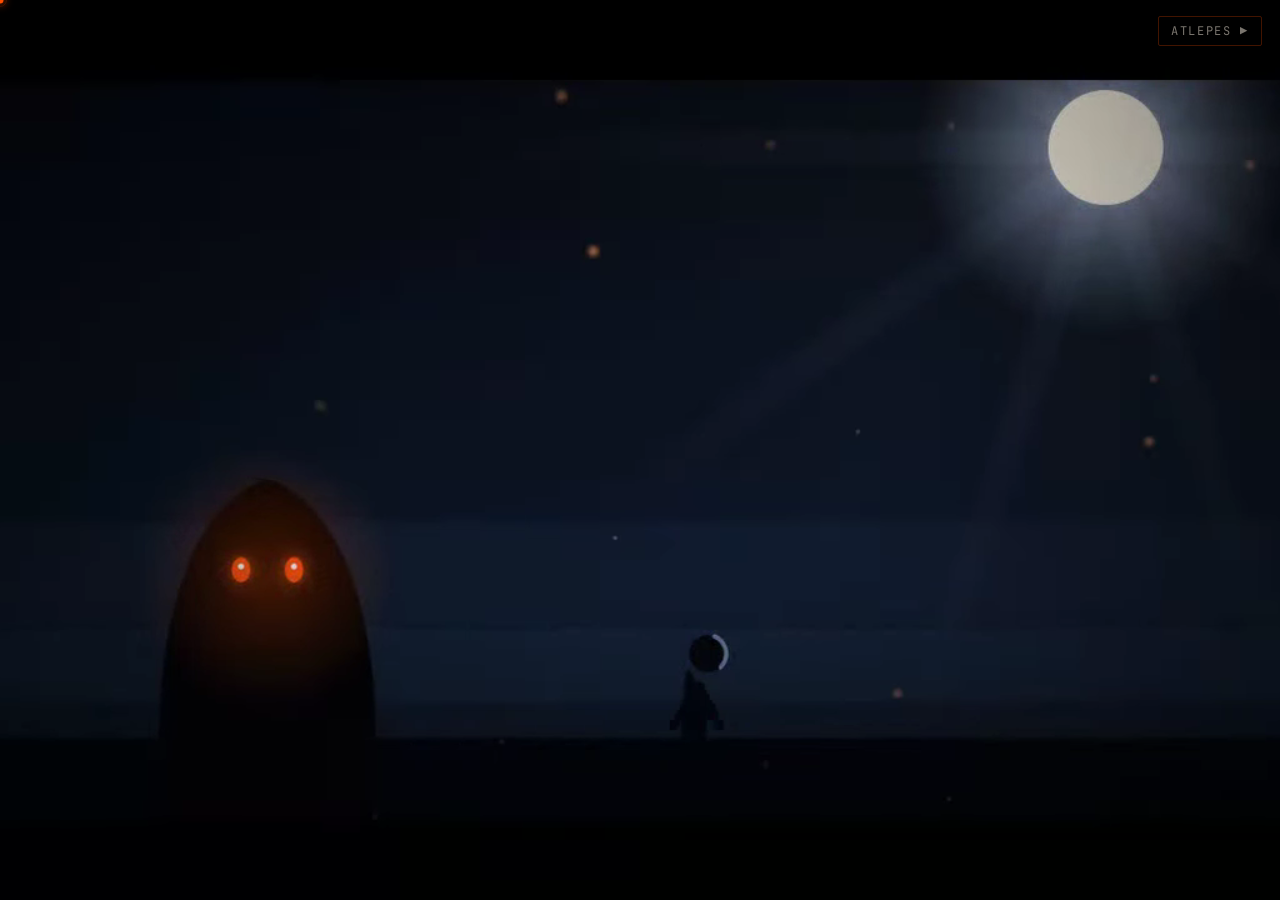
==== commit 007d149c: "polish(ki-vagy): filmszerubb intro video (Csaba: az elozo gyenge volt) Ujrarenderelt cinematic intro" ====
--- a/index.html
+++ b/index.html
@@ -18,7 +18,7 @@
 <link rel="preconnect" href="https://fonts.googleapis.com">
 <link rel="preconnect" href="https://fonts.gstatic.com" crossorigin>
 <link href="https://fonts.googleapis.com/css2?family=Sora:wght@400;600;800&family=JetBrains+Mono:wght@400;500&display=swap" rel="stylesheet">
-<link rel="stylesheet" href="styles.css?v=17">
+<link rel="stylesheet" href="styles.css?v=18">
 </head>
 <body>
 <img src="https://visitor-counter.eltewedtem.workers.dev/px?site=ki-vagy" width="1" height="1" alt="" aria-hidden="true" style="position:absolute;left:-9999px;top:0;opacity:0">
@@ -31,9 +31,9 @@
 
 <!-- FILMSZERU INTRO (videofajl: holdfényes erdo, entitas uldoz egy embert) -->
 <div id="intro" class="intro">
-  <video id="intro-vid" class="intro-vid" muted autoplay playsinline preload="auto" poster="intro-poster.jpg">
-    <source src="intro.webm" type="video/webm">
-    <source src="intro.mp4" type="video/mp4">
+  <video id="intro-vid" class="intro-vid" muted autoplay playsinline preload="auto" poster="intro-poster.jpg?v=2">
+    <source src="intro.webm?v=2" type="video/webm">
+    <source src="intro.mp4?v=2" type="video/mp4">
   </video>
   <button id="intro-skip" class="intro-skip" type="button">atlepes &#9654;</button>
 </div>
@@ -91,6 +91,8 @@
   <input id="hiddeninput" class="hiddeninput" autocomplete="off" autocapitalize="off" autocorrect="off" spellcheck="false" aria-label="valasz" />
 </main>
 
+<div id="windows" class="windows" aria-hidden="true"></div>
+
 <div id="newsbar" class="newsbar">
   <span class="nb-label" id="nb-label">HALO</span>
   <div class="nb-view"><div class="nb-track" id="nb-track"></div></div>
@@ -102,6 +104,6 @@
   <span id="st-right">--:--:--</span>
 </footer>
 
-<script src="app.js?v=17"></script>
+<script src="app.js?v=18"></script>
 </body>
 </html>
--- a/styles.css
+++ b/styles.css
@@ -422,3 +422,23 @@
   .bat{ display:none; }
   .door[data-open="creak"].opening .ghost .gfig{ animation:none; }
 }
+
+/* ============================================================
+   STAGE 3: tobb terminal-ablak a belepeskor (dekorativ, onallo szoveg)
+   ============================================================ */
+.windows{ position:fixed; inset:0; z-index:2; pointer-events:none; overflow:hidden; }
+.termwin{ position:absolute; width:min(300px,42vw); background:rgba(8,8,12,.82); border:1px solid var(--acc-line);
+  border-radius:5px; box-shadow:0 12px 34px rgba(0,0,0,.5); opacity:0; transform:translateY(10px) scale(.96);
+  animation:winpop .5s ease forwards; }
+@keyframes winpop{ to{ opacity:1; transform:translateY(0) scale(1); } }
+.tw-bar{ display:flex; align-items:center; gap:.45em; padding:.42em .6em; border-bottom:1px solid var(--acc-line);
+  font-family:var(--mono); font-size:11px; letter-spacing:.1em; }
+.tw-dot{ width:8px; height:8px; border-radius:50%; background:var(--faint); }
+.tw-dot.a{ background:var(--acc); }
+.tw-title{ margin-left:.3em; color:var(--dim); text-transform:lowercase; letter-spacing:.06em; }
+.tw-body{ font-family:var(--mono); font-size:11.5px; line-height:1.5; color:var(--ink); padding:.55em .7em; height:132px; overflow:hidden; }
+.tw-body .l{ margin:0; white-space:pre-wrap; word-break:break-word; }
+.tw-body .l .k{ color:var(--acc); }
+.tw-cur{ color:var(--acc); }
+@media (max-width:640px){ .termwin.w2,.termwin.w3{ display:none; } .termwin.w1{ width:74vw; left:50%!important; right:auto!important; transform:translateX(-50%); top:6%!important; } }
+@media (prefers-reduced-motion: reduce){ .termwin{ animation:none; opacity:1; transform:none; } }
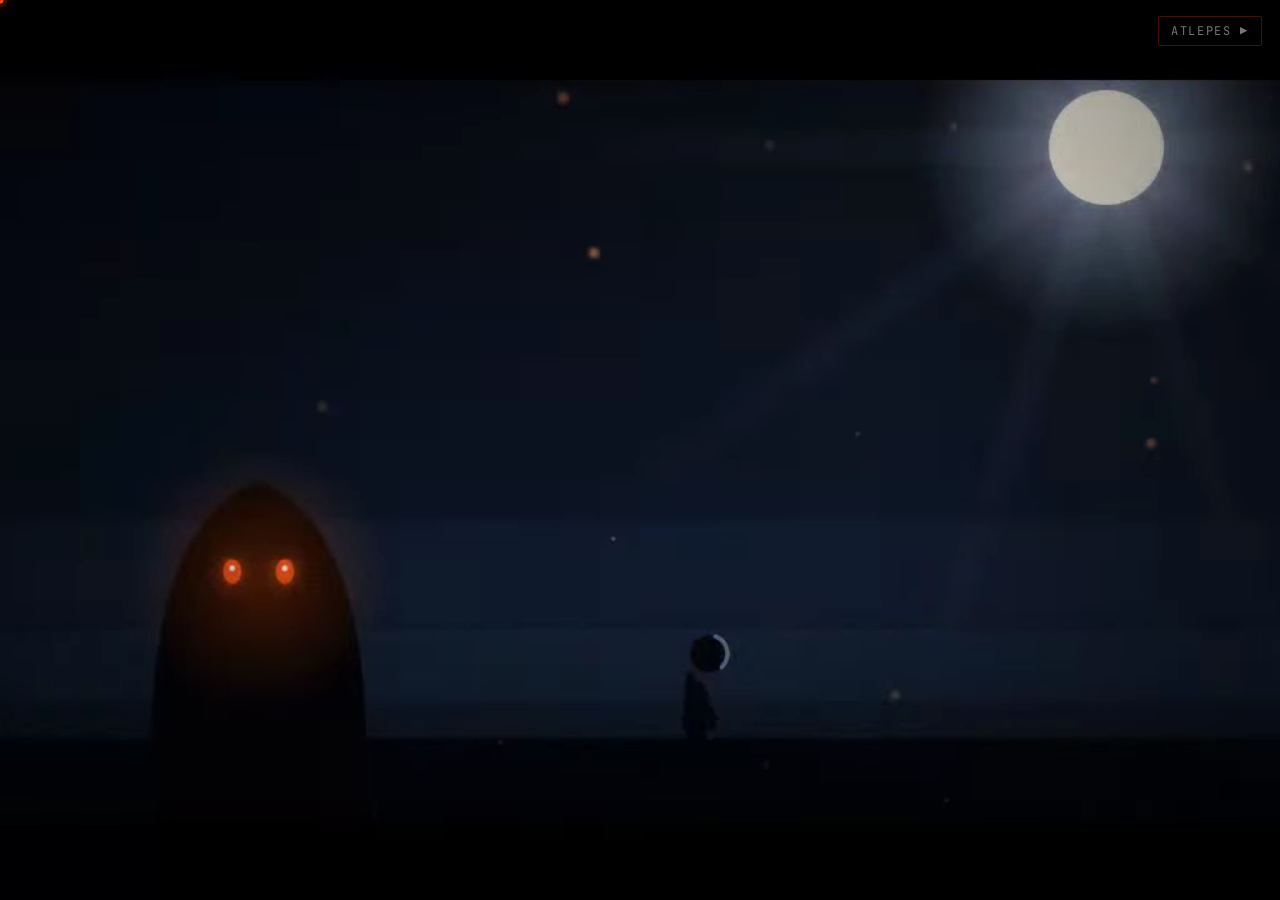
==== commit 9089edf6: "feat(ki-vagy): ajtok idle-animalva + setalo OR (Csaba 343) - Minden ajto EL nyitas elott is: kocsma " ====
--- a/index.html
+++ b/index.html
@@ -18,7 +18,7 @@
 <link rel="preconnect" href="https://fonts.googleapis.com">
 <link rel="preconnect" href="https://fonts.gstatic.com" crossorigin>
 <link href="https://fonts.googleapis.com/css2?family=Sora:wght@400;600;800&family=JetBrains+Mono:wght@400;500&display=swap" rel="stylesheet">
-<link rel="stylesheet" href="styles.css?v=18">
+<link rel="stylesheet" href="styles.css?v=19">
 </head>
 <body>
 <img src="https://visitor-counter.eltewedtem.workers.dev/px?site=ki-vagy" width="1" height="1" alt="" aria-hidden="true" style="position:absolute;left:-9999px;top:0;opacity:0">
@@ -104,6 +104,6 @@
   <span id="st-right">--:--:--</span>
 </footer>
 
-<script src="app.js?v=18"></script>
+<script src="app.js?v=19"></script>
 </body>
 </html>
--- a/styles.css
+++ b/styles.css
@@ -442,3 +442,49 @@
 .tw-cur{ color:var(--acc); }
 @media (max-width:640px){ .termwin.w2,.termwin.w3{ display:none; } .termwin.w1{ width:74vw; left:50%!important; right:auto!important; transform:translateX(-50%); top:6%!important; } }
 @media (prefers-reduced-motion: reduce){ .termwin{ animation:none; opacity:1; transform:none; } }
+
+/* ============================================================
+   STAGE 2b: idle animaciok (nyitas elott is elnek) + setalo OR
+   ============================================================ */
+#doors{ position:relative; }
+/* hover/nyitas alatt az idle-animacio ne akadalyozza a transform-ot */
+.door:hover .dleaf, .door:focus .dleaf, .door.opening .dleaf{ animation:none !important; }
+
+/* kocsma (ketszarnyu): idle lengedeses, mint amin bementel */
+.door[data-open="swing"] .dleaf{ animation:swingidle 3.4s ease-in-out infinite; }
+.door[data-open="swing"] .dleaf.r{ animation-delay:-1.7s; }
+@keyframes swingidle{ 0%,100%{transform:rotateY(0deg)} 30%{transform:rotateY(-11deg)} 70%{transform:rotateY(10deg)} }
+
+/* fuggony: szello */
+.mat-curtain .dleaf{ animation:breeze 3.2s ease-in-out infinite; }
+.mat-curtain .dleaf.r{ animation-delay:-1.6s; }
+@keyframes breeze{ 0%,100%{ transform:rotate(0.5deg) translateX(0) skewX(0deg) } 33%{ transform:rotate(-1.5deg) translateX(-3px) skewX(2.2deg) } 66%{ transform:rotate(1.1deg) translateX(2px) skewX(-1.6deg) } }
+
+/* vaskapu: halk rezges */
+.door[data-open="rise"] .dleaf{ animation:ironidle 4.5s ease-in-out infinite; }
+@keyframes ironidle{ 0%,100%{transform:translateY(0)} 50%{transform:translateY(-1.5px)} }
+
+/* palota: arany fakly-derenges */
+.mat-gold .dframe{ animation:goldflick 2.8s ease-in-out infinite; }
+@keyframes goldflick{ 0%,100%{opacity:1} 45%{opacity:.82} 62%{opacity:.96} }
+
+/* szellem: jol lathato lebeges */
+.ghost .gfig{ animation:ghfloat 3.6s ease-in-out infinite; }
+@keyframes ghfloat{ 0%,100%{transform:translateY(0); opacity:.7} 50%{transform:translateY(-12px); opacity:1} }
+
+/* SETALO OR az ajtok elott (>=3 ajto elott elhalad, oda-vissza) */
+.patrol{ position:absolute; left:0; right:0; bottom:12px; height:60px; z-index:6; pointer-events:none; }
+.pfig{ position:absolute; bottom:0; left:3%; width:22px; height:56px; animation:patrol 14s ease-in-out infinite alternate; }
+@keyframes patrol{ from{ left:2% } to{ left:90% } }
+.pfig .pb{ position:absolute; bottom:15px; left:50%; transform:translateX(-50%); width:72%; height:56%; border-radius:44% 44% 5px 5px; background:#04060b; box-shadow:inset -3px 0 6px rgba(170,190,230,.16); }
+.pfig .ph{ position:absolute; top:2px; left:50%; transform:translateX(-50%); width:54%; height:26%; border-radius:50% 50% 40% 40%; background:#06080e; box-shadow:inset -2px -1px 0 rgba(190,205,240,.24); }
+.pfig .psp{ position:absolute; right:6%; top:-6px; bottom:2px; width:2.5px; background:linear-gradient(#7a8090,#2a2e36); }
+.pfig .pl{ position:absolute; bottom:0; width:5px; height:17px; border-radius:3px; background:#04060b; transform-origin:top center; }
+.pfig .pl.l{ left:32%; animation:legw .5s ease-in-out infinite; }
+.pfig .pl.r{ left:54%; animation:legw .5s ease-in-out infinite reverse; }
+@keyframes legw{ 0%,100%{transform:rotate(22deg)} 50%{transform:rotate(-22deg)} }
+
+@media (prefers-reduced-motion: reduce){
+  .door[data-open="swing"] .dleaf,.mat-curtain .dleaf,.door[data-open="rise"] .dleaf,.mat-gold .dframe,.ghost .gfig,.pfig,.pfig .pl{ animation:none !important; }
+  .patrol{ display:none; }
+}
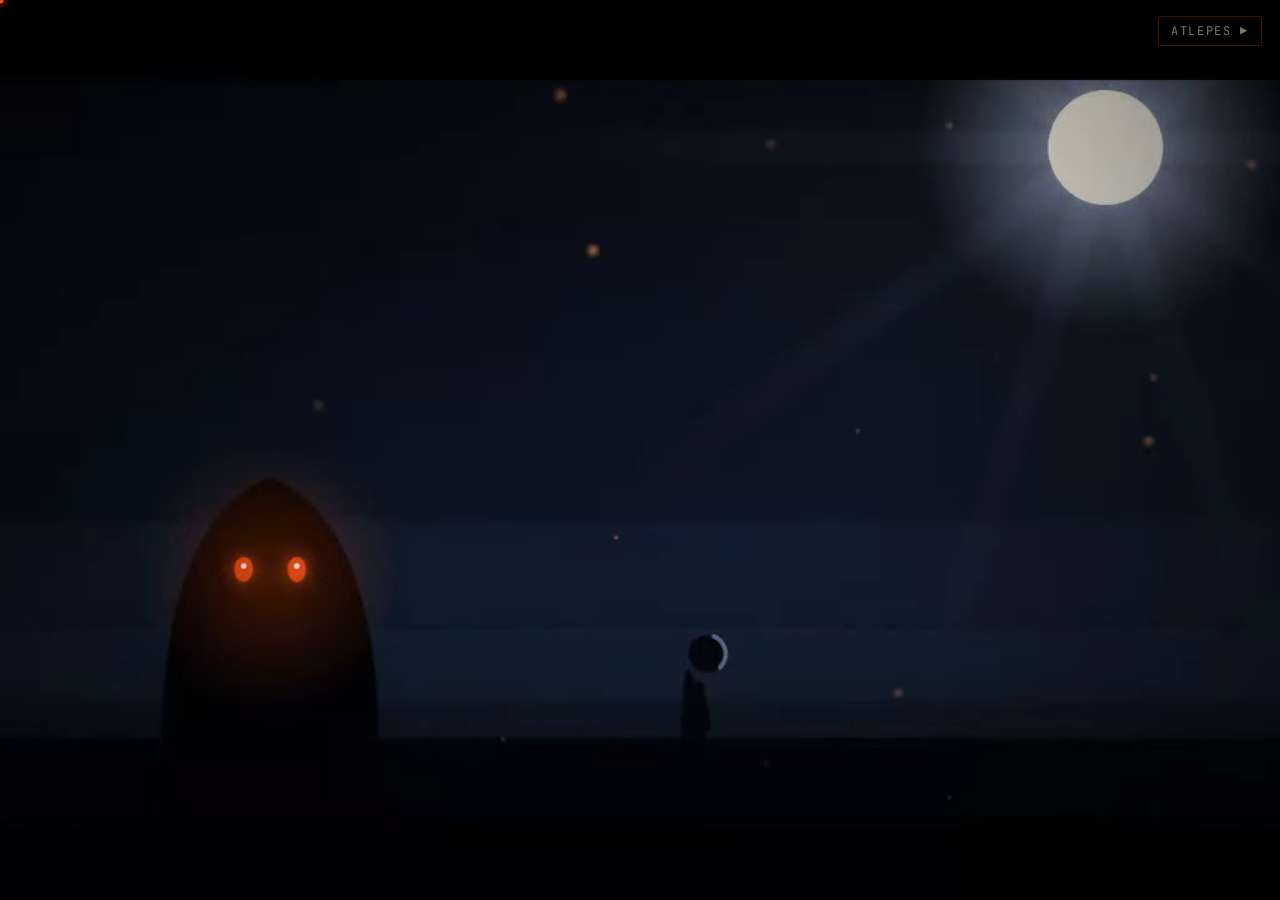
==== commit b0735220: "fix(ki-vagy): setalo OR ajto-meretUre + mobil allo optimalizalas (Csaba 348) - A setalo OR mostantol" ====
--- a/index.html
+++ b/index.html
@@ -18,7 +18,7 @@
 <link rel="preconnect" href="https://fonts.googleapis.com">
 <link rel="preconnect" href="https://fonts.gstatic.com" crossorigin>
 <link href="https://fonts.googleapis.com/css2?family=Sora:wght@400;600;800&family=JetBrains+Mono:wght@400;500&display=swap" rel="stylesheet">
-<link rel="stylesheet" href="styles.css?v=19">
+<link rel="stylesheet" href="styles.css?v=20">
 </head>
 <body>
 <img src="https://visitor-counter.eltewedtem.workers.dev/px?site=ki-vagy" width="1" height="1" alt="" aria-hidden="true" style="position:absolute;left:-9999px;top:0;opacity:0">
@@ -104,6 +104,6 @@
   <span id="st-right">--:--:--</span>
 </footer>
 
-<script src="app.js?v=19"></script>
+<script src="app.js?v=20"></script>
 </body>
 </html>
--- a/styles.css
+++ b/styles.css
@@ -473,18 +473,29 @@
 @keyframes ghfloat{ 0%,100%{transform:translateY(0); opacity:.7} 50%{transform:translateY(-12px); opacity:1} }
 
 /* SETALO OR az ajtok elott (>=3 ajto elott elhalad, oda-vissza) */
-.patrol{ position:absolute; left:0; right:0; bottom:12px; height:60px; z-index:6; pointer-events:none; }
-.pfig{ position:absolute; bottom:0; left:3%; width:22px; height:56px; animation:patrol 14s ease-in-out infinite alternate; }
-@keyframes patrol{ from{ left:2% } to{ left:90% } }
-.pfig .pb{ position:absolute; bottom:15px; left:50%; transform:translateX(-50%); width:72%; height:56%; border-radius:44% 44% 5px 5px; background:#04060b; box-shadow:inset -3px 0 6px rgba(170,190,230,.16); }
-.pfig .ph{ position:absolute; top:2px; left:50%; transform:translateX(-50%); width:54%; height:26%; border-radius:50% 50% 40% 40%; background:#06080e; box-shadow:inset -2px -1px 0 rgba(190,205,240,.24); }
-.pfig .psp{ position:absolute; right:6%; top:-6px; bottom:2px; width:2.5px; background:linear-gradient(#7a8090,#2a2e36); }
-.pfig .pl{ position:absolute; bottom:0; width:5px; height:17px; border-radius:3px; background:#04060b; transform-origin:top center; }
-.pfig .pl.l{ left:32%; animation:legw .5s ease-in-out infinite; }
-.pfig .pl.r{ left:54%; animation:legw .5s ease-in-out infinite reverse; }
-@keyframes legw{ 0%,100%{transform:rotate(22deg)} 50%{transform:rotate(-22deg)} }
+.patrol{ position:absolute; left:0; right:0; bottom:26px; height:0; z-index:6; pointer-events:none; }
+.pfig{ position:absolute; bottom:0; left:1%; width:82px; height:200px; animation:patrol 16s ease-in-out infinite alternate; }
+@keyframes patrol{ from{ left:1% } to{ left:calc(100% - 92px) } }
+.pfig .pb{ position:absolute; bottom:22%; left:50%; transform:translateX(-50%); width:60%; height:56%; border-radius:44% 44% 10% 10%; background:#04060b; box-shadow:inset -6px 0 12px rgba(170,190,230,.18); }
+.pfig .ph{ position:absolute; top:0; left:50%; transform:translateX(-50%); width:42%; height:20%; border-radius:50% 50% 40% 40%; background:#06080e; box-shadow:inset -4px -2px 0 rgba(190,205,240,.28); }
+.pfig .psp{ position:absolute; right:8%; top:-6%; bottom:2%; width:5px; background:linear-gradient(#7a8090,#2a2e36); border-radius:2px; }
+.pfig .psp::before{ content:""; position:absolute; top:-11px; left:-4px; border:7px solid transparent; border-bottom-color:#aeb6c6; }
+.pfig .pl{ position:absolute; bottom:0; width:11%; height:24%; border-radius:8px; background:#04060b; transform-origin:top center; }
+.pfig .pl.l{ left:34%; animation:legw .5s ease-in-out infinite; }
+.pfig .pl.r{ left:52%; animation:legw .5s ease-in-out infinite reverse; }
+@keyframes legw{ 0%,100%{transform:rotate(20deg)} 50%{transform:rotate(-20deg)} }
+@media (max-width:560px){ .pfig{ width:64px; height:158px; } }
 
 @media (prefers-reduced-motion: reduce){
   .door[data-open="swing"] .dleaf,.mat-curtain .dleaf,.door[data-open="rise"] .dleaf,.mat-gold .dframe,.ghost .gfig,.pfig,.pfig .pl{ animation:none !important; }
   .patrol{ display:none; }
 }
+
+/* ---- mobil allo optimalizalas: ferjen el minden ajto + a setalo OR ---- */
+@media (max-width:560px){
+  .gate{ align-items:flex-start; overflow-y:auto; padding:5vh 5vw 8vh; }
+  .gate-wrap{ gap:1.8vh; }
+  .ent-title{ font-size:12.5vw; }
+  .doors{ gap:14px; }
+  .patrol{ bottom:20px; }
+}
